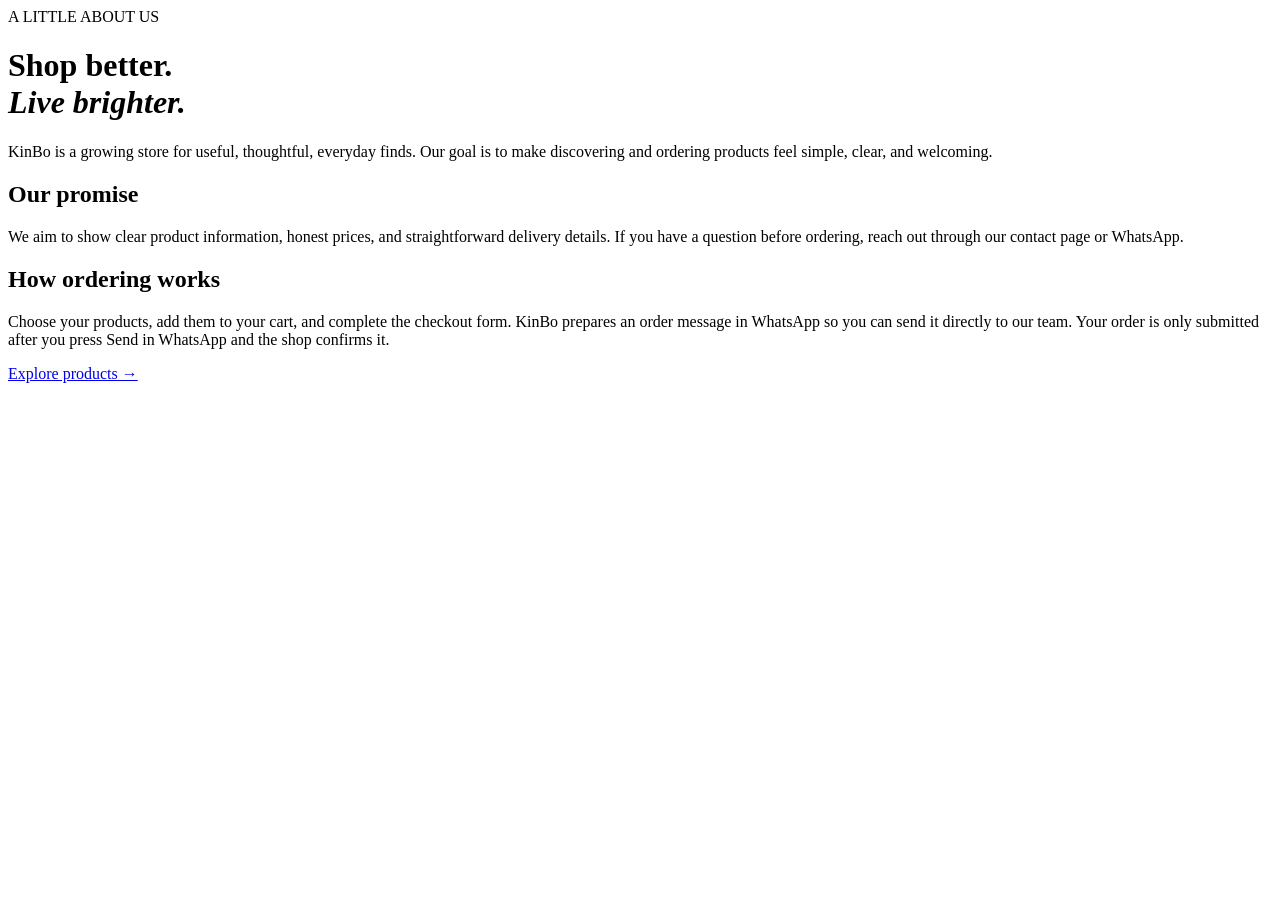
==== about.html @ 77736773 "Add files via upload" ====
<!doctype html>
<html lang="en"><head><meta charset="utf-8"><meta name="viewport" content="width=device-width,initial-scale=1"><meta name="theme-color" content="#f26a21"><title>About KinBo</title><link rel="stylesheet" href="css/style.css"><script type="module" src="js/app.js"></script></head>
<body><div id="site-header"></div><main class="container page-main"><div class="page-intro"><span class="eyebrow">A LITTLE ABOUT US</span><h1>Shop better.<br><em>Live brighter.</em></h1><p>KinBo is a growing store for useful, thoughtful, everyday finds. Our goal is to make discovering and ordering products feel simple, clear, and welcoming.</p></div><section class="content-card"><h2>Our promise</h2><p>We aim to show clear product information, honest prices, and straightforward delivery details. If you have a question before ordering, reach out through our contact page or WhatsApp.</p><h2>How ordering works</h2><p>Choose your products, add them to your cart, and complete the checkout form. KinBo prepares an order message in WhatsApp so you can send it directly to our team. Your order is only submitted after you press Send in WhatsApp and the shop confirms it.</p><a class="btn btn-primary" href="shop.html">Explore products →</a></section></main><div id="site-footer"></div></body></html>
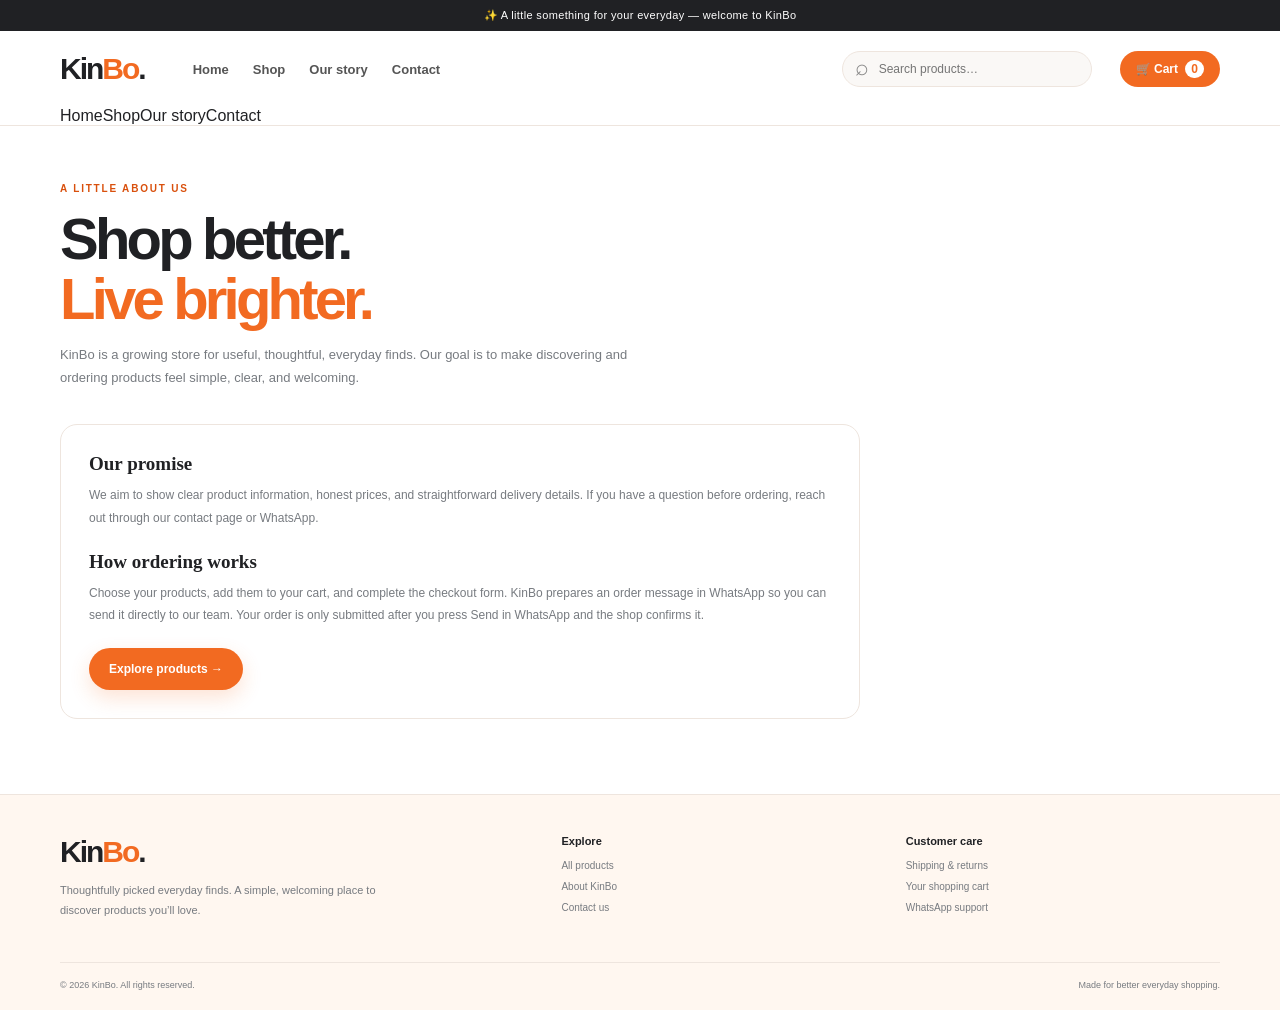
==== commit 4e58a116: "Add files via upload" ====
--- a/about.html
+++ b/about.html
@@ -1,3 +1,3 @@
 <!doctype html>
-<html lang="en"><head><meta charset="utf-8"><meta name="viewport" content="width=device-width,initial-scale=1"><meta name="theme-color" content="#f26a21"><title>About KinBo</title><link rel="stylesheet" href="css/style.css"><script type="module" src="js/app.js"></script></head>
+<html lang="en"><head><meta charset="utf-8"><meta name="viewport" content="width=device-width,initial-scale=1"><meta name="theme-color" content="#f26a21"><title>About KinBo</title><link rel="stylesheet" href="style.css"><script type="module" src="app.js"></script></head>
 <body><div id="site-header"></div><main class="container page-main"><div class="page-intro"><span class="eyebrow">A LITTLE ABOUT US</span><h1>Shop better.<br><em>Live brighter.</em></h1><p>KinBo is a growing store for useful, thoughtful, everyday finds. Our goal is to make discovering and ordering products feel simple, clear, and welcoming.</p></div><section class="content-card"><h2>Our promise</h2><p>We aim to show clear product information, honest prices, and straightforward delivery details. If you have a question before ordering, reach out through our contact page or WhatsApp.</p><h2>How ordering works</h2><p>Choose your products, add them to your cart, and complete the checkout form. KinBo prepares an order message in WhatsApp so you can send it directly to our team. Your order is only submitted after you press Send in WhatsApp and the shop confirms it.</p><a class="btn btn-primary" href="shop.html">Explore products →</a></section></main><div id="site-footer"></div></body></html>
--- a/style.css
+++ b/style.css
@@ -0,0 +1,18 @@
+@import url('https://fonts.googleapis.com/css2?family=DM+Sans:wght@400;500;600;700;800&family=Manrope:wght@400;500;600;700;800&display=swap');
+:root{--orange:#f26a21;--orange-dark:#d9500d;--ink:#202124;--muted:#777b80;--cream:#fff7f0;--line:#eee5de;--white:#fff;--green:#27734b;--shadow:0 18px 50px rgba(55,34,20,.08)}
+*{box-sizing:border-box}html{scroll-behavior:smooth}body{margin:0;color:var(--ink);background:#fff;font-family:'DM Sans',Arial,sans-serif}a{color:inherit;text-decoration:none}button,input,select,textarea{font:inherit}button{cursor:pointer}.container{width:min(1160px,calc(100% - 40px));margin-inline:auto}
+.announcement{background:var(--ink);color:#fff;text-align:center;padding:9px 12px;font-size:11px;letter-spacing:.35px}.site-header{position:sticky;top:0;z-index:20;background:#ffffffed;backdrop-filter:blur(14px);border-bottom:1px solid var(--line)}.nav{height:76px;display:flex;align-items:center;gap:28px}.logo{font:800 30px Manrope,sans-serif;letter-spacing:-2px;white-space:nowrap}.logo span{color:var(--orange)}.nav-links{display:flex;gap:24px;margin-left:20px}.nav-links a{font-size:13px;font-weight:700;color:#555}.nav-links a:hover,.nav-links a.active{color:var(--orange)}.nav-spacer{flex:1}.nav-search{position:relative;width:min(250px,25vw)}.nav-search input{width:100%;border:1px solid var(--line);border-radius:999px;padding:10px 14px 10px 36px;background:#faf8f6;outline:none;font-size:12px}.nav-search:before{content:'⌕';position:absolute;left:13px;top:3px;font-size:23px;color:#888}.cart-link{background:var(--orange);color:#fff;border-radius:999px;padding:11px 16px;font-size:12px;font-weight:800;white-space:nowrap}.cart-link b{background:#fff;color:var(--orange);border-radius:20px;padding:2px 6px;margin-left:4px}.mobile-menu{display:none;border:0;background:transparent;font-size:24px}
+.hero-wrap{padding-top:25px}.hero{min-height:475px;border-radius:28px;overflow:hidden;background:linear-gradient(112deg,#fff0e5 0%,#fff8f3 54%,#ffd5b6 100%);display:grid;grid-template-columns:1.08fr .92fr;align-items:center}.hero-copy{padding:55px 0 55px 64px}.eyebrow{font-size:10px;font-weight:800;letter-spacing:1.8px;color:var(--orange-dark)}h1,h2,h3,p{margin-top:0}.hero h1,.page-intro h1{font:800 clamp(42px,5.3vw,68px)/1.04 Manrope,sans-serif;letter-spacing:-3.8px;margin:18px 0}.hero h1 em,.page-intro h1 em{font-style:normal;color:var(--orange)}.hero-copy>p{max-width:440px;color:#666;line-height:1.8;font-size:14px}.hero-actions{display:flex;align-items:center;gap:22px;margin-top:27px}.btn{display:inline-flex;align-items:center;justify-content:center;gap:12px;padding:14px 20px;border:0;border-radius:999px;font-size:12px;font-weight:800;transition:.2s}.btn-primary{background:var(--orange);color:#fff;box-shadow:0 8px 20px #f26a2130}.btn-primary:hover{background:var(--orange-dark);transform:translateY(-2px)}.btn-light{background:#fff;color:var(--ink)}.text-link{font-size:12px;font-weight:800;color:var(--orange-dark)}.hero-proof{display:flex;flex-wrap:wrap;gap:17px;margin-top:34px;color:#777;font-size:10px}.hero-visual{height:100%;min-height:420px;display:grid;place-items:center;position:relative;overflow:hidden}.hero-bag{width:245px;height:245px;border-radius:50%;display:grid;place-items:center;background:#ffbd91;font-size:125px;box-shadow:inset -18px -16px 0 #f4a16c,0 28px 60px #c65d2b20;z-index:2}.hero-orbit{position:absolute;border:1px solid #ed9c6d80;border-radius:50%;width:370px;height:370px}.orbit-two{width:470px;height:470px;border-color:#ed9c6d40}.float-card{position:absolute;background:#fff;padding:13px 16px;border-radius:13px;box-shadow:var(--shadow);font-size:11px;font-weight:800;z-index:3}.float-top{top:22%;right:8%}.float-bottom{bottom:18%;left:5%}
+.benefit-strip{display:grid;grid-template-columns:repeat(3,1fr);gap:14px;margin-top:20px}.benefit-strip article{border:1px solid var(--line);border-radius:15px;padding:17px;display:flex;gap:13px;align-items:center}.benefit-icon{width:42px;height:42px;border-radius:13px;background:var(--cream);display:grid;place-items:center;font-size:20px}.benefit-strip b{display:block;font-size:12px}.benefit-strip small{display:block;color:var(--muted);font-size:10px;margin-top:4px}
+.section{padding-top:65px}.section-heading{display:flex;align-items:end;justify-content:space-between;gap:20px;margin-bottom:22px}.section-heading h2{font:800 30px Manrope,sans-serif;letter-spacing:-1.3px;margin:8px 0 5px}.section-heading p{font-size:12px;color:var(--muted);margin:0}.category-grid{display:grid;grid-template-columns:repeat(3,1fr);gap:15px}.category-tile{height:205px;border-radius:18px;padding:23px;position:relative;overflow:hidden;display:flex;flex-direction:column;align-items:flex-start}.category-tile>span{font-size:9px;letter-spacing:1.4px;font-weight:800;color:#86614a}.category-tile b{font:800 21px Manrope;margin-top:11px}.category-tile i{position:absolute;right:22px;top:35px;font-size:76px;font-style:normal;transform:rotate(-9deg)}.category-tile small{margin-top:auto;font-size:10px;font-weight:800}.tile-accessories{background:#fff0e5}.tile-tech{background:#edf1f7}.tile-home{background:#f2eee5}
+.product-grid{display:grid;grid-template-columns:repeat(4,minmax(0,1fr));gap:16px}.product-card{border:1px solid var(--line);border-radius:17px;overflow:hidden;background:#fff;transition:.22s;min-width:0}.product-card:hover{transform:translateY(-4px);box-shadow:var(--shadow)}.product-image{height:205px;background:var(--cream);display:grid;place-items:center;position:relative;overflow:hidden}.product-image img{width:100%;height:100%;object-fit:cover}.product-placeholder{font-size:68px}.product-badge{position:absolute;left:11px;top:11px;background:#fff;border-radius:999px;padding:6px 9px;font-size:9px;font-weight:900;color:var(--orange-dark);z-index:1}.product-badge.sold{background:var(--ink);color:#fff}.product-info{padding:14px}.product-category{font-size:9px;color:var(--muted);text-transform:uppercase;letter-spacing:1px}.product-name{font-size:13px;font-weight:800;margin:7px 0 10px;line-height:1.4}.product-bottom{display:flex;align-items:center;justify-content:space-between;gap:8px}.product-price{font-size:15px;font-weight:900}.old-price{font-size:10px;color:#999;text-decoration:line-through;margin-left:5px}.add-btn{border:0;width:34px;height:34px;border-radius:50%;background:var(--orange);color:#fff;font-size:21px;line-height:1}.add-btn:disabled{background:#c9c9c9;cursor:not-allowed}.stock-note{font-size:10px;color:var(--green);margin-top:8px}.stock-note.out{color:#b43b2b}.loading,.empty-state{grid-column:1/-1;padding:38px;text-align:center;color:var(--muted);border:1px dashed var(--line);border-radius:16px;font-size:13px}
+.promo-band{margin-top:70px;margin-bottom:65px;border-radius:22px;background:var(--ink);color:#fff;padding:36px 48px;display:flex;justify-content:space-between;align-items:center;overflow:hidden;position:relative}.promo-band h2{font:800 31px/1.2 Manrope;letter-spacing:-1px;margin:12px 0}.promo-band p{font-size:12px;color:#ccc;max-width:390px;line-height:1.7}.promo-band .eyebrow{color:#ff9a60}.promo-art{font-size:130px;opacity:.95;transform:rotate(-12deg);padding-right:50px}
+.page-main{padding-top:52px;padding-bottom:75px;min-height:65vh}.page-intro{max-width:700px;margin-bottom:35px}.page-intro h1{font-size:clamp(40px,5vw,58px);margin:13px 0}.page-intro p{font-size:13px;line-height:1.8;color:var(--muted);max-width:600px}.page-intro.compact{margin-bottom:28px}.shop-toolbar{display:flex;justify-content:space-between;align-items:center;gap:15px;border-bottom:1px solid var(--line);padding-bottom:15px;margin-bottom:15px}.filter-pills{display:flex;gap:7px;flex-wrap:wrap}.filter-pill{border:1px solid var(--line);background:#fff;padding:9px 14px;border-radius:999px;font-size:10px;font-weight:800}.filter-pill.active{background:var(--ink);color:#fff;border-color:var(--ink)}.sort-wrap{font-size:10px;color:var(--muted);white-space:nowrap}.sort-wrap select{border:1px solid var(--line);border-radius:8px;padding:8px;background:#fff;font-size:10px;color:var(--ink)}.shop-count{font-size:10px;color:var(--muted);margin:13px 0}.shop-grid{row-gap:20px}
+.detail-layout{display:grid;grid-template-columns:1fr 1fr;gap:55px;align-items:start}.detail-image{min-height:420px;border-radius:20px;background:var(--cream);display:grid;place-items:center;overflow:hidden;font-size:130px}.detail-image img{width:100%;height:100%;max-height:520px;object-fit:cover}.detail-info{padding-top:15px}.detail-info h1{font:800 37px/1.15 Manrope;letter-spacing:-1.7px;margin:12px 0}.detail-info .detail-price{font-size:24px;font-weight:900;margin:17px 0}.detail-description{color:var(--muted);font-size:13px;line-height:1.8}.detail-stock{font-size:11px;color:var(--green);margin:18px 0}.detail-stock.out{color:#b43b2b}.quantity-control{display:flex;align-items:center;gap:12px;margin:20px 0}.quantity-control button{width:35px;height:35px;border:1px solid var(--line);background:#fff;border-radius:9px}.quantity-control span{font-weight:800}.detail-actions{display:flex;gap:10px;flex-wrap:wrap}.detail-actions .btn{min-width:160px}
+.cart-layout{display:grid;grid-template-columns:1.5fr .8fr;gap:24px;align-items:start}.cart-list,.summary-card,.content-card{border:1px solid var(--line);border-radius:17px;background:#fff;padding:20px}.cart-row{display:grid;grid-template-columns:76px 1fr auto;gap:15px;align-items:center;padding:13px 0;border-bottom:1px solid var(--line)}.cart-row:last-child{border:0}.cart-thumb{width:76px;height:76px;border-radius:12px;background:var(--cream);display:grid;place-items:center;font-size:32px;overflow:hidden}.cart-thumb img{width:100%;height:100%;object-fit:cover}.cart-row h3{font-size:13px;margin:0 0 5px}.cart-row small{font-size:10px;color:var(--muted)}.cart-row-price{font-size:12px;font-weight:900;text-align:right}.cart-controls{display:flex;gap:7px;align-items:center;margin-top:8px}.cart-controls button{width:25px;height:25px;border:1px solid var(--line);border-radius:7px;background:#fff}.remove-link{border:0!important;color:#b43b2b;font-size:10px!important;width:auto!important;padding:0 5px}.summary-card h2{font:800 18px Manrope;margin-bottom:18px}.summary-line{display:flex;justify-content:space-between;font-size:11px;color:var(--muted);margin:12px 0}.summary-total{border-top:1px solid var(--line);padding-top:15px;margin-top:15px;color:var(--ink);font-size:15px;font-weight:900}.summary-card .btn{width:100%;margin-top:12px}.summary-help{font-size:10px;color:var(--muted);line-height:1.6;margin:12px 0 0}
+.checkout-layout{display:grid;grid-template-columns:1.15fr .85fr;gap:22px;align-items:start}.form-card,.order-summary{border:1px solid var(--line);border-radius:17px;padding:23px}.form-card h2,.order-summary h2{font:800 18px Manrope;margin-bottom:18px}.form-grid{display:grid;grid-template-columns:1fr 1fr;gap:13px}.field{display:grid;gap:6px;margin-bottom:13px}.field.full{grid-column:1/-1}.field label{font-size:10px;font-weight:800}.field input,.field textarea,.field select{width:100%;border:1px solid #e6ded7;border-radius:9px;padding:12px;background:#fff;outline:none;font-size:12px}.field input:focus,.field textarea:focus,.field select:focus{border-color:var(--orange)}.field textarea{min-height:85px;resize:vertical}.radio-list{display:grid;gap:9px}.radio-option{border:1px solid var(--line);border-radius:10px;padding:12px;display:flex;gap:9px;align-items:center;font-size:11px}.radio-option input{accent-color:var(--orange)}.order-item{display:flex;justify-content:space-between;gap:12px;font-size:11px;margin:12px 0;color:#555}.order-item b{color:var(--ink)}.checkout-warning{font-size:10px;line-height:1.6;color:var(--muted);background:var(--cream);padding:12px;border-radius:9px;margin:15px 0}.order-summary .btn{width:100%}
+.content-card{padding:28px;max-width:800px}.content-card h2{font:800 19px Manrope;margin:22px 0 9px}.content-card h2:first-child{margin-top:0}.content-card p{font-size:12px;line-height:1.85;color:var(--muted)}.content-card .btn{margin-top:10px}.contact-grid{display:grid;grid-template-columns:1fr 1fr;gap:16px;max-width:850px}.contact-grid .content-card{max-width:none}.contact-icon{font-size:29px}.policy-note{padding:12px;background:var(--cream);border-radius:10px}
+.site-footer{background:var(--cream);border-top:1px solid var(--line);padding:40px 0 20px}.footer-grid{display:grid;grid-template-columns:1.5fr 1fr 1fr;gap:30px}.footer-brand p{font-size:11px;color:var(--muted);line-height:1.8;max-width:350px;margin-top:12px}.footer-col b{font-size:11px;display:block;margin-bottom:13px}.footer-col a{display:block;font-size:10px;color:var(--muted);margin:10px 0}.footer-bottom{border-top:1px solid var(--line);margin-top:30px;padding-top:17px;display:flex;justify-content:space-between;gap:15px;font-size:9px;color:var(--muted)}.toast{position:fixed;bottom:22px;left:50%;transform:translate(-50%,20px);opacity:0;pointer-events:none;background:var(--ink);color:#fff;border-radius:999px;padding:12px 17px;font-size:11px;z-index:60;transition:.2s}.toast.show{opacity:1;transform:translate(-50%,0)}
+@media(max-width:850px){.nav{gap:14px}.nav-links{gap:13px;margin-left:0}.nav-search{display:none}.hero-copy{padding-left:35px}.product-grid{grid-template-columns:repeat(3,minmax(0,1fr))}.detail-layout{gap:25px}.footer-grid{grid-template-columns:1.3fr 1fr 1fr}}
+@media(max-width:650px){.container{width:calc(100% - 28px)}.announcement{font-size:10px}.nav{height:65px;gap:12px}.logo{font-size:27px}.nav-links{display:none}.nav-spacer{flex:1}.mobile-menu{display:block}.cart-link{padding:10px 12px;font-size:10px}.hero-wrap{padding-top:12px}.hero{grid-template-columns:1fr;border-radius:20px}.hero-copy{padding:33px 24px 12px}.hero h1{font-size:47px;letter-spacing:-2.7px}.hero-copy>p{font-size:12px}.hero-proof{gap:10px;font-size:9px;margin-top:22px}.hero-visual{min-height:255px}.hero-bag{width:170px;height:170px;font-size:88px}.hero-orbit{width:270px;height:270px}.orbit-two{width:340px;height:340px}.float-top{top:12%;right:7%}.float-bottom{bottom:10%;left:4%}.benefit-strip{grid-template-columns:1fr;gap:8px;margin-top:12px}.benefit-strip article{padding:12px}.section{padding-top:43px}.section-heading h2{font-size:24px}.category-grid{grid-template-columns:1fr;gap:10px}.category-tile{height:155px}.category-tile i{font-size:65px}.product-grid{grid-template-columns:repeat(2,minmax(0,1fr));gap:10px}.product-image{height:145px}.product-placeholder{font-size:55px}.product-info{padding:11px}.product-name{font-size:12px}.product-price{font-size:13px}.promo-band{margin:45px auto;padding:27px 23px}.promo-band h2{font-size:26px}.promo-art{font-size:80px;padding-right:0}.page-main{padding-top:34px}.page-intro h1{font-size:43px;letter-spacing:-2.5px}.shop-toolbar{align-items:flex-start;flex-direction:column}.filter-pills{flex-wrap:nowrap;overflow:auto;width:100%;padding-bottom:4px}.filter-pill{white-space:nowrap}.sort-wrap{align-self:flex-end}.detail-layout,.cart-layout,.checkout-layout{grid-template-columns:1fr;gap:16px}.detail-image{min-height:300px;max-height:380px}.detail-info h1{font-size:30px}.cart-list,.summary-card,.form-card,.order-summary{padding:16px}.cart-row{grid-template-columns:60px 1fr auto;gap:10px}.cart-thumb{width:60px;height:60px}.form-grid{grid-template-columns:1fr}.field.full{grid-column:auto}.contact-grid{grid-template-columns:1fr}.footer-grid{grid-template-columns:1fr 1fr}.footer-brand{grid-column:1/-1}.footer-bottom{flex-direction:column}.promo-art{position:absolute;right:12px;top:15px;opacity:.25}}
+@media(prefers-reduced-motion:reduce){*{scroll-behavior:auto!important;transition:none!important}}
